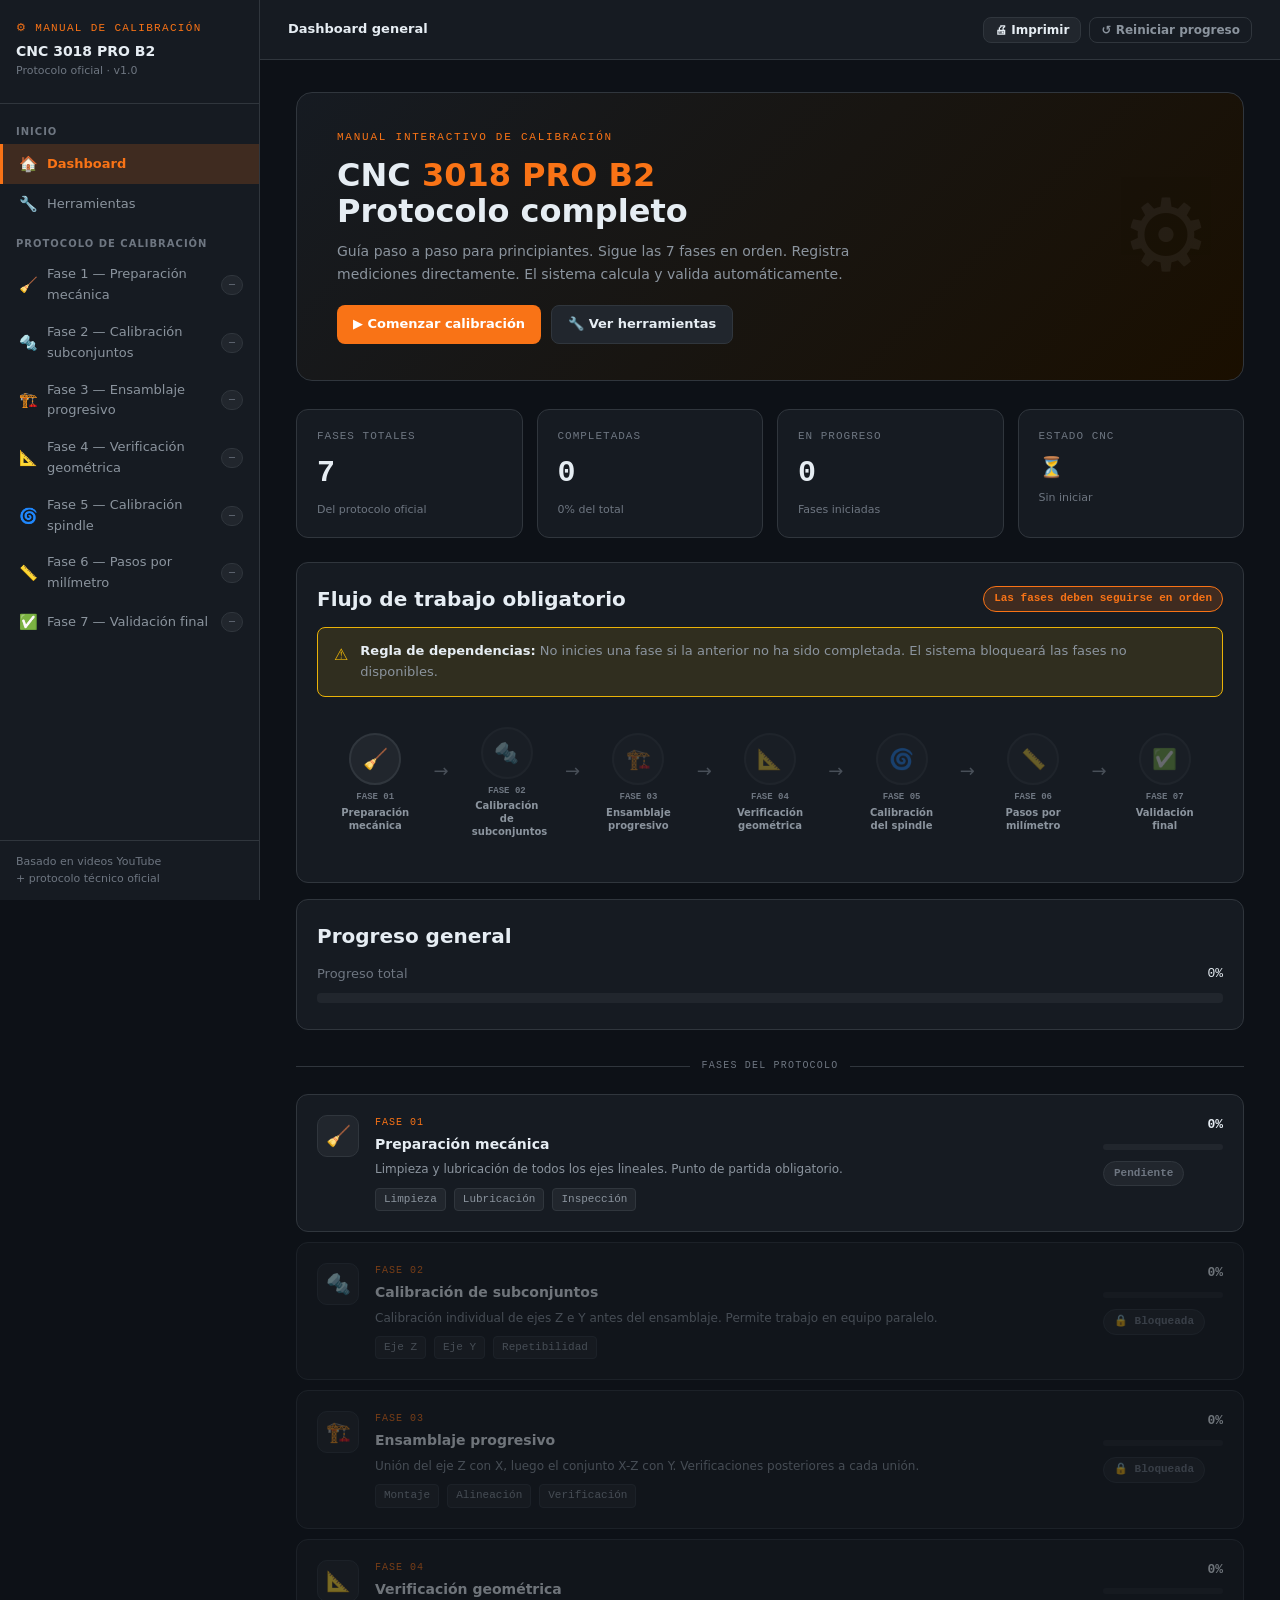
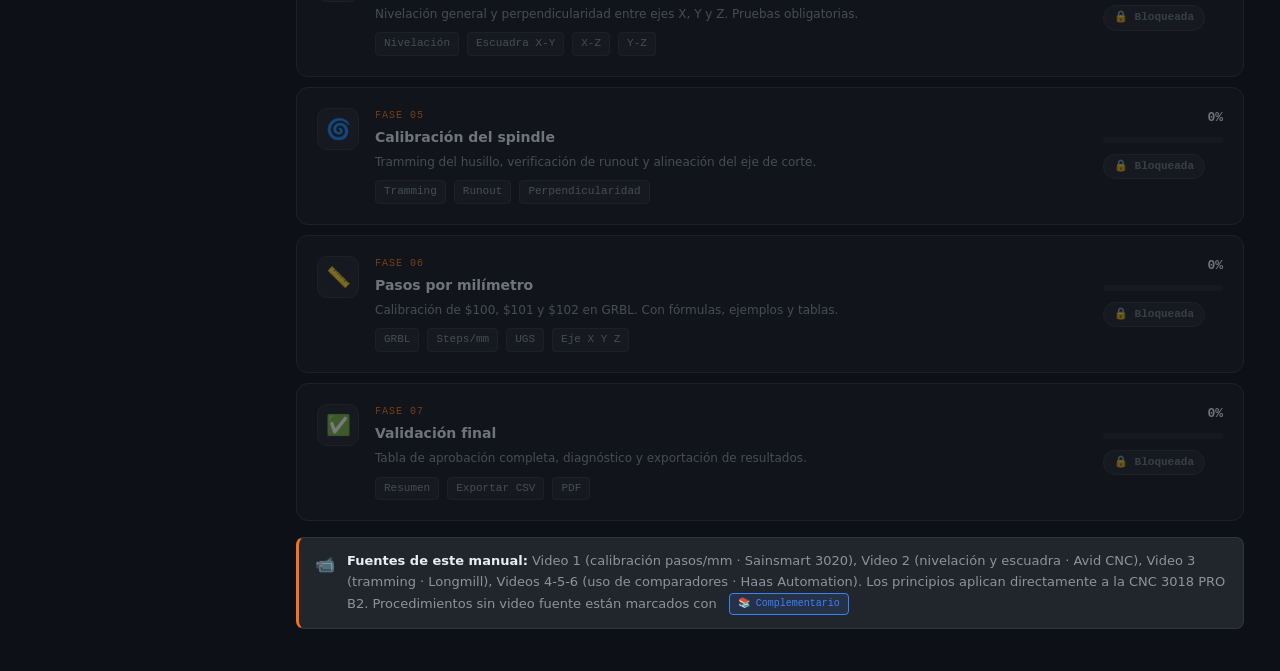
==== index.html @ 4c7cb092 "Add files via upload" ====
<!DOCTYPE html>
<html lang="es">
<head>
  <meta charset="UTF-8" />
  <meta name="viewport" content="width=device-width, initial-scale=1.0" />
  <title>CNC 3018 PRO B2 — Manual Interactivo de Calibración</title>
  <link rel="stylesheet" href="style.css" />
  <style>
    /* ── Dashboard-specific styles ── */
    .hero {
      background: linear-gradient(135deg, var(--bg2) 0%, #1a0f00 100%);
      border: 1px solid var(--border);
      border-radius: var(--radius3);
      padding: 36px 40px;
      margin-bottom: 28px;
      position: relative;
      overflow: hidden;
    }
    .hero::before {
      content: '⚙';
      position: absolute;
      right: 32px; top: 50%;
      transform: translateY(-50%);
      font-size: 100px;
      opacity: 0.06;
      pointer-events: none;
    }
    .hero-eyebrow {
      font-family: var(--font-display);
      font-size: 11px;
      color: var(--accent);
      letter-spacing: 0.16em;
      text-transform: uppercase;
      margin-bottom: 10px;
    }
    .hero h1 { font-size: 32px; font-weight: 800; line-height: 1.15; }
    .hero h1 span { color: var(--accent); }
    .hero p { font-size: 14px; color: var(--text2); margin-top: 10px; max-width: 560px; }
    .hero-actions { display: flex; gap: 10px; margin-top: 20px; flex-wrap: wrap; }

    /* KPI row */
    .kpi-grid {
      display: grid;
      grid-template-columns: repeat(4, 1fr);
      gap: 14px;
      margin-bottom: 24px;
    }
    .kpi-card {
      background: var(--bg2);
      border: 1px solid var(--border);
      border-radius: var(--radius2);
      padding: 18px 20px;
      display: flex; flex-direction: column; gap: 4px;
    }
    .kpi-label { font-size: 11px; color: var(--text3); text-transform: uppercase; letter-spacing: 0.09em; font-family: var(--font-display); }
    .kpi-value { font-size: 30px; font-weight: 800; font-family: var(--font-data); color: var(--text); }
    .kpi-sub   { font-size: 11px; color: var(--text3); }

    /* Flow diagram */
    .flow-wrap { overflow-x: auto; padding-bottom: 8px; }
    .flow {
      display: flex;
      align-items: center;
      gap: 0;
      min-width: 700px;
      margin: 16px 0;
    }
    .flow-step {
      display: flex;
      flex-direction: column;
      align-items: center;
      text-align: center;
      flex: 1;
      cursor: pointer;
      text-decoration: none;
    }
    .flow-bubble {
      width: 52px; height: 52px;
      border-radius: 50%;
      background: var(--bg3);
      border: 2px solid var(--border);
      display: flex; align-items: center; justify-content: center;
      font-size: 20px;
      transition: all 0.2s;
      position: relative;
    }
    .flow-step:hover .flow-bubble { border-color: var(--accent); background: var(--accent-glow); }
    .flow-bubble.done  { border-color: var(--green); background: var(--green-bg); }
    .flow-bubble.active-step { border-color: var(--accent); background: var(--accent-glow); animation: pulse 2s infinite; }
    .flow-bubble.locked { opacity: 0.35; }
    .flow-label { font-size: 10px; color: var(--text2); margin-top: 7px; max-width: 70px; line-height: 1.3; font-weight: 600; }
    .flow-label .flow-num { font-family: var(--font-display); color: var(--text3); display: block; font-size: 9px; margin-bottom: 2px; }
    .flow-arrow {
      color: var(--border2);
      font-size: 18px;
      flex-shrink: 0;
      margin-bottom: 22px;
    }
    .flow-arrow.done { color: var(--green); }
    @keyframes pulse {
      0%,100% { box-shadow: 0 0 0 0 var(--accent-glow); }
      50%      { box-shadow: 0 0 0 8px transparent; }
    }

    /* Phase cards */
    .phase-card {
      background: var(--bg2);
      border: 1px solid var(--border);
      border-radius: var(--radius2);
      padding: 20px;
      display: flex;
      gap: 16px;
      align-items: flex-start;
      transition: border-color 0.15s;
      text-decoration: none;
      margin-bottom: 10px;
      cursor: pointer;
    }
    .phase-card:hover { border-color: var(--accent); }
    .phase-card.locked { opacity: 0.45; pointer-events: none; }
    .phase-icon {
      width: 42px; height: 42px;
      background: var(--bg3);
      border-radius: 10px;
      display: flex; align-items: center; justify-content: center;
      font-size: 20px;
      flex-shrink: 0;
      border: 1px solid var(--border);
    }
    .phase-body { flex: 1; }
    .phase-num  { font-family: var(--font-display); font-size: 10px; color: var(--accent); letter-spacing: 0.1em; }
    .phase-name { font-size: 14px; font-weight: 700; color: var(--text); margin: 2px 0 5px; }
    .phase-desc { font-size: 12px; color: var(--text2); }
    .phase-meta { display: flex; gap: 8px; flex-wrap: wrap; margin-top: 8px; }
    .phase-progress-col { min-width: 120px; }
    .phase-pct { font-family: var(--font-display); font-size: 13px; font-weight: 700; color: var(--text); text-align: right; }

    @media (max-width: 900px) {
      .kpi-grid { grid-template-columns: repeat(2,1fr); }
    }
    @media (max-width: 520px) {
      .kpi-grid { grid-template-columns: 1fr 1fr; }
      .hero { padding: 24px 20px; }
      .hero h1 { font-size: 24px; }
    }
  </style>
</head>
<body>
<div class="app-shell">
  <div id="sidebar-mount"></div>

  <main class="main">
    <!-- TOP BAR -->
    <div class="topbar">
      <button class="menu-toggle" id="menuToggle">☰</button>
      <div class="topbar-breadcrumb">
        <span class="crumb-current">Dashboard general</span>
      </div>
      <div class="topbar-actions">
        <button class="btn btn-secondary btn-sm" onclick="exportPDF()">🖨 Imprimir</button>
        <button class="btn btn-ghost btn-sm" onclick="resetAll()">↺ Reiniciar progreso</button>
      </div>
    </div>

    <div class="page-content">

      <!-- HERO -->
      <div class="hero">
        <div class="hero-eyebrow">Manual Interactivo de Calibración</div>
        <h1>CNC <span>3018 PRO B2</span><br>Protocolo completo</h1>
        <p>Guía paso a paso para principiantes. Sigue las 7 fases en orden. Registra mediciones directamente. El sistema calcula y valida automáticamente.</p>
        <div class="hero-actions">
          <a href="fase1.html" class="btn btn-primary">▶ Comenzar calibración</a>
          <a href="herramientas.html" class="btn btn-secondary">🔧 Ver herramientas</a>
        </div>
      </div>

      <!-- KPI CARDS -->
      <div class="kpi-grid">
        <div class="kpi-card">
          <span class="kpi-label">Fases totales</span>
          <span class="kpi-value">7</span>
          <span class="kpi-sub">Del protocolo oficial</span>
        </div>
        <div class="kpi-card">
          <span class="kpi-label">Completadas</span>
          <span class="kpi-value" id="kpiDone">0</span>
          <span class="kpi-sub" id="kpiDoneLabel">0% del total</span>
        </div>
        <div class="kpi-card">
          <span class="kpi-label">En progreso</span>
          <span class="kpi-value" id="kpiInProgress">0</span>
          <span class="kpi-sub">Fases iniciadas</span>
        </div>
        <div class="kpi-card">
          <span class="kpi-label">Estado CNC</span>
          <span class="kpi-value" id="kpiStatus" style="font-size:20px; margin-top:4px">⏳</span>
          <span class="kpi-sub" id="kpiStatusLabel">Sin iniciar</span>
        </div>
      </div>

      <!-- FLUJO DE TRABAJO -->
      <div class="card">
        <div class="flex items-center justify-between mb-12">
          <h2 style="margin:0">Flujo de trabajo obligatorio</h2>
          <span class="badge badge-orange">Las fases deben seguirse en orden</span>
        </div>
        <div class="alert alert-warning" style="margin-bottom:14px">
          <span class="alert-icon">⚠️</span>
          <span class="alert-text"><strong>Regla de dependencias:</strong> No inicies una fase si la anterior no ha sido completada. El sistema bloqueará las fases no disponibles.</span>
        </div>
        <div class="flow-wrap">
          <div class="flow" id="flowDiagram">
            <!-- generado por JS -->
          </div>
        </div>
      </div>

      <!-- PROGRESS GLOBAL -->
      <div class="card">
        <h2>Progreso general</h2>
        <div style="margin-top:8px;">
          <div class="flex items-center justify-between mb-8">
            <span class="text-sm text-muted">Progreso total</span>
            <span class="font-mono text-sm" id="globalPctLabel">0%</span>
          </div>
          <div class="progress-bar-wrap" style="height:10px">
            <div class="progress-bar-fill" id="globalBar" style="width:0%"></div>
          </div>
        </div>
      </div>

      <!-- PHASE LIST -->
      <div class="section-divider">
        <div class="section-divider-line"></div>
        <div class="section-divider-label">Fases del protocolo</div>
        <div class="section-divider-line"></div>
      </div>

      <div id="phaseList"><!-- generado por JS --></div>

      <!-- IMPORTANTE -->
      <div class="alert alert-source mt-16">
        <span class="alert-icon">📹</span>
        <div class="alert-text">
          <strong>Fuentes de este manual:</strong> Video 1 (calibración pasos/mm · Sainsmart 3020), Video 2 (nivelación y escuadra · Avid CNC), Video 3 (tramming · Longmill), Videos 4-5-6 (uso de comparadores · Haas Automation). Los principios aplican directamente a la CNC 3018 PRO B2. Procedimientos sin video fuente están marcados con
          <span class="info-complementary">📚 Complementario</span>
        </div>
      </div>

    </div><!-- /page-content -->
  </main>
</div>

<script src="sidebar.js"></script>
<script src="nav.js"></script>
<script>
/* ── DATOS DE FASES ── */
const PHASES = [
  { id:'fase1', num:'01', icon:'🧹', name:'Preparación mecánica',        href:'fase1.html', desc:'Limpieza y lubricación de todos los ejes lineales. Punto de partida obligatorio.', tags:['Limpieza','Lubricación','Inspección'] },
  { id:'fase2', num:'02', icon:'🔩', name:'Calibración de subconjuntos',  href:'fase2.html', desc:'Calibración individual de ejes Z e Y antes del ensamblaje. Permite trabajo en equipo paralelo.', tags:['Eje Z','Eje Y','Repetibilidad'] },
  { id:'fase3', num:'03', icon:'🏗️', name:'Ensamblaje progresivo',         href:'fase3.html', desc:'Unión del eje Z con X, luego el conjunto X-Z con Y. Verificaciones posteriores a cada unión.', tags:['Montaje','Alineación','Verificación'] },
  { id:'fase4', num:'04', icon:'📐', name:'Verificación geométrica',       href:'fase4.html', desc:'Nivelación general y perpendicularidad entre ejes X, Y y Z. Pruebas obligatorias.', tags:['Nivelación','Escuadra X-Y','X-Z','Y-Z'] },
  { id:'fase5', num:'05', icon:'🌀', name:'Calibración del spindle',       href:'fase5.html', desc:'Tramming del husillo, verificación de runout y alineación del eje de corte.', tags:['Tramming','Runout','Perpendicularidad'] },
  { id:'fase6', num:'06', icon:'📏', name:'Pasos por milímetro',           href:'fase6.html', desc:'Calibración de $100, $101 y $102 en GRBL. Con fórmulas, ejemplos y tablas.', tags:['GRBL','Steps/mm','UGS','Eje X Y Z'] },
  { id:'fase7', num:'07', icon:'✅', name:'Validación final',              href:'fase7.html', desc:'Tabla de aprobación completa, diagnóstico y exportación de resultados.', tags:['Resumen','Exportar CSV','PDF'] },
];

/* ── FLOW DIAGRAM ── */
function buildFlow() {
  const container = document.getElementById('flowDiagram');
  if (!container) return;
  let html = '';
  PHASES.forEach((p, i) => {
    const pct = parseInt(localStorage.getItem('cnc_phase_' + p.id) || '0');
    const cls = pct >= 100 ? 'done' : (pct > 0 ? 'active-step' : (i === 0 ? '' : 'locked'));
    const arrCls = pct >= 100 ? 'done' : '';
    html += `
      <a class="flow-step" href="${p.href}">
        <div class="flow-bubble ${cls}">${p.icon}</div>
        <div class="flow-label"><span class="flow-num">FASE ${p.num}</span>${p.name}</div>
      </a>`;
    if (i < PHASES.length - 1) {
      html += `<div class="flow-arrow ${arrCls}">→</div>`;
    }
  });
  container.innerHTML = html;
}

/* ── PHASE LIST ── */
function buildPhaseList() {
  const container = document.getElementById('phaseList');
  if (!container) return;
  let html = '';
  PHASES.forEach((p, i) => {
    const pct = parseInt(localStorage.getItem('cnc_phase_' + p.id) || '0');
    const isLocked = i > 0 && parseInt(localStorage.getItem('cnc_phase_' + PHASES[i-1].id) || '0') < 100 && pct === 0;
    const badge = pct >= 100
      ? '<span class="badge badge-green">✓ Completada</span>'
      : pct > 0
        ? `<span class="badge badge-orange">${pct}% En progreso</span>`
        : isLocked
          ? '<span class="badge badge-gray">🔒 Bloqueada</span>'
          : '<span class="badge badge-gray">Pendiente</span>';
    const tags = p.tags.map(t=>`<span class="tag">${t}</span>`).join('');
    html += `
      <a href="${isLocked ? '#' : p.href}" class="phase-card ${isLocked ? 'locked' : ''}">
        <div class="phase-icon">${p.icon}</div>
        <div class="phase-body">
          <div class="phase-num">FASE ${p.num}</div>
          <div class="phase-name">${p.name}</div>
          <div class="phase-desc">${p.desc}</div>
          <div class="phase-meta">
            ${tags}
          </div>
        </div>
        <div class="phase-progress-col">
          <div class="phase-pct">${pct}%</div>
          <div class="progress-bar-wrap mt-8"><div class="progress-bar-fill ${pct>=100?'green':''}" style="width:${pct}%"></div></div>
          <div style="margin-top:8px">${badge}</div>
        </div>
      </a>`;
  });
  container.innerHTML = html;
}

/* ── KPI UPDATE ── */
function updateKPIs() {
  const pcts = PHASES.map(p => parseInt(localStorage.getItem('cnc_phase_' + p.id) || '0'));
  const done = pcts.filter(p => p >= 100).length;
  const inProg = pcts.filter(p => p > 0 && p < 100).length;
  const avg = Math.round(pcts.reduce((a,b)=>a+b,0) / pcts.length);
  document.getElementById('kpiDone').textContent = done;
  document.getElementById('kpiDoneLabel').textContent = Math.round(done/PHASES.length*100) + '% del total';
  document.getElementById('kpiInProgress').textContent = inProg;
  document.getElementById('globalBar').style.width = avg + '%';
  document.getElementById('globalPctLabel').textContent = avg + '%';
  if (avg === 0) {
    document.getElementById('kpiStatus').textContent = '⏳';
    document.getElementById('kpiStatusLabel').textContent = 'Sin iniciar';
  } else if (avg < 100) {
    document.getElementById('kpiStatus').textContent = '🔄';
    document.getElementById('kpiStatusLabel').textContent = 'En calibración';
  } else {
    document.getElementById('kpiStatus').textContent = '✅';
    document.getElementById('kpiStatusLabel').textContent = '¡Calibración completa!';
    document.getElementById('globalBar').classList.add('green');
  }
}

function resetAll() {
  if (!confirm('¿Reiniciar todo el progreso? Esta acción no se puede deshacer.')) return;
  Object.keys(localStorage).filter(k => k.startsWith('cnc_')).forEach(k => localStorage.removeItem(k));
  location.reload();
}

document.addEventListener('DOMContentLoaded', () => {
  buildFlow();
  buildPhaseList();
  updateKPIs();
});
</script>
</body>
</html>
---- style.css ----
/* ============================================================
   CNC 3018 PRO B2 — Manual Interactivo de Calibración
   style.css — Estilos compartidos para todas las páginas
   ============================================================ */

/* ─── TOKENS ─────────────────────────────────────────────── */
:root {
  --bg:          #0d1117;
  --bg2:         #161b22;
  --bg3:         #21262d;
  --border:      #30363d;
  --border2:     #484f58;

  --text:        #e6edf3;
  --text2:       #8b949e;
  --text3:       #6e7681;

  --accent:      #f97316;       /* naranja herramienta */
  --accent2:     #fb923c;
  --accent-glow: rgba(249,115,22,0.18);

  --green:       #22c55e;
  --green-bg:    rgba(34,197,94,0.12);
  --yellow:      #eab308;
  --yellow-bg:   rgba(234,179,8,0.12);
  --red:         #ef4444;
  --red-bg:      rgba(239,68,68,0.12);
  --blue:        #3b82f6;
  --blue-bg:     rgba(59,130,246,0.12);

  --radius:      8px;
  --radius2:     12px;
  --radius3:     16px;

  --font-display: 'JetBrains Mono', 'Courier New', monospace;
  --font-body:    'Inter', 'Segoe UI', system-ui, sans-serif;
  --font-data:    'JetBrains Mono', monospace;

  --nav-w:       260px;
  --header-h:    60px;
}

/* ─── RESET ───────────────────────────────────────────────── */
*, *::before, *::after { box-sizing: border-box; margin: 0; padding: 0; }
html { font-size: 16px; scroll-behavior: smooth; }
body {
  background: var(--bg);
  color: var(--text);
  font-family: var(--font-body);
  line-height: 1.6;
  min-height: 100vh;
}
a { color: var(--accent); text-decoration: none; }
a:hover { color: var(--accent2); }
img { max-width: 100%; }
button { cursor: pointer; font-family: var(--font-body); }
input, textarea, select { font-family: var(--font-body); }

/* ─── SCROLLBAR ───────────────────────────────────────────── */
::-webkit-scrollbar { width: 6px; height: 6px; }
::-webkit-scrollbar-track { background: var(--bg2); }
::-webkit-scrollbar-thumb { background: var(--border2); border-radius: 3px; }

/* ─── LAYOUT: SIDEBAR + MAIN ─────────────────────────────── */
.app-shell { display: flex; min-height: 100vh; }

/* SIDEBAR */
.sidebar {
  width: var(--nav-w);
  background: var(--bg2);
  border-right: 1px solid var(--border);
  display: flex;
  flex-direction: column;
  position: fixed;
  top: 0; left: 0;
  height: 100vh;
  overflow-y: auto;
  z-index: 100;
  transition: transform 0.3s;
}
.sidebar-logo {
  padding: 20px 16px 16px;
  border-bottom: 1px solid var(--border);
}
.sidebar-logo .logo-mark {
  font-family: var(--font-display);
  font-size: 11px;
  color: var(--accent);
  letter-spacing: 0.12em;
  text-transform: uppercase;
}
.sidebar-logo h1 {
  font-size: 14px;
  font-weight: 700;
  color: var(--text);
  margin-top: 4px;
  line-height: 1.3;
}
.sidebar-logo p {
  font-size: 11px;
  color: var(--text3);
  margin-top: 2px;
}

/* Sidebar nav */
.sidebar-nav { padding: 12px 0; flex: 1; }
.nav-group { margin-bottom: 4px; }
.nav-group-label {
  font-size: 10px;
  font-weight: 700;
  color: var(--text3);
  letter-spacing: 0.1em;
  text-transform: uppercase;
  padding: 8px 16px 4px;
}
.nav-item {
  display: flex;
  align-items: center;
  gap: 10px;
  padding: 8px 16px;
  font-size: 13px;
  color: var(--text2);
  transition: all 0.15s;
  border-left: 3px solid transparent;
  text-decoration: none;
}
.nav-item:hover {
  background: var(--bg3);
  color: var(--text);
  border-left-color: var(--border2);
}
.nav-item.active {
  background: var(--accent-glow);
  color: var(--accent);
  border-left-color: var(--accent);
  font-weight: 600;
}
.nav-item .nav-icon { font-size: 15px; width: 18px; flex-shrink: 0; }
.nav-badge {
  margin-left: auto;
  font-size: 10px;
  background: var(--bg3);
  border: 1px solid var(--border);
  border-radius: 10px;
  padding: 1px 7px;
  color: var(--text3);
  font-family: var(--font-display);
}
.nav-badge.done { background: var(--green-bg); border-color: var(--green); color: var(--green); }
.nav-badge.active-badge { background: var(--accent-glow); border-color: var(--accent); color: var(--accent); }
.nav-badge.locked { opacity: 0.4; }

/* Sidebar footer */
.sidebar-footer {
  padding: 12px 16px;
  border-top: 1px solid var(--border);
  font-size: 11px;
  color: var(--text3);
}

/* MAIN CONTENT */
.main {
  margin-left: var(--nav-w);
  flex: 1;
  display: flex;
  flex-direction: column;
  min-height: 100vh;
}

/* TOP BAR */
.topbar {
  height: var(--header-h);
  background: var(--bg2);
  border-bottom: 1px solid var(--border);
  display: flex;
  align-items: center;
  padding: 0 28px;
  gap: 16px;
  position: sticky;
  top: 0;
  z-index: 50;
}
.topbar-breadcrumb {
  font-size: 13px;
  color: var(--text2);
  display: flex;
  align-items: center;
  gap: 6px;
}
.topbar-breadcrumb .crumb-sep { color: var(--text3); }
.topbar-breadcrumb .crumb-current { color: var(--text); font-weight: 600; }
.topbar-actions { margin-left: auto; display: flex; gap: 8px; }

/* PAGE CONTENT */
.page-content {
  padding: 32px 36px;
  max-width: 1100px;
  width: 100%;
}

/* ─── TYPOGRAPHY ──────────────────────────────────────────── */
.page-header { margin-bottom: 32px; }
.page-eyebrow {
  font-family: var(--font-display);
  font-size: 11px;
  color: var(--accent);
  letter-spacing: 0.14em;
  text-transform: uppercase;
  margin-bottom: 8px;
}
.page-title {
  font-size: 28px;
  font-weight: 800;
  color: var(--text);
  line-height: 1.2;
}
.page-subtitle {
  font-size: 15px;
  color: var(--text2);
  margin-top: 8px;
  max-width: 640px;
}
h2 { font-size: 20px; font-weight: 700; color: var(--text); margin-bottom: 12px; }
h3 { font-size: 16px; font-weight: 700; color: var(--text); margin-bottom: 8px; }
h4 { font-size: 14px; font-weight: 600; color: var(--text2); margin-bottom: 6px; }
p { color: var(--text2); font-size: 14px; margin-bottom: 8px; }

/* ─── CARDS ───────────────────────────────────────────────── */
.card {
  background: var(--bg2);
  border: 1px solid var(--border);
  border-radius: var(--radius2);
  padding: 20px;
  margin-bottom: 16px;
}
.card:hover { border-color: var(--border2); }
.card-grid {
  display: grid;
  gap: 16px;
}
.card-grid-2 { grid-template-columns: repeat(2, 1fr); }
.card-grid-3 { grid-template-columns: repeat(3, 1fr); }
.card-grid-4 { grid-template-columns: repeat(4, 1fr); }

/* ─── BADGES / STATUS ─────────────────────────────────────── */
.badge {
  display: inline-flex;
  align-items: center;
  gap: 5px;
  font-size: 11px;
  font-weight: 600;
  border-radius: 20px;
  padding: 3px 10px;
  font-family: var(--font-display);
}
.badge-green  { background: var(--green-bg);  color: var(--green);  border: 1px solid var(--green); }
.badge-yellow { background: var(--yellow-bg); color: var(--yellow); border: 1px solid var(--yellow); }
.badge-red    { background: var(--red-bg);    color: var(--red);    border: 1px solid var(--red); }
.badge-blue   { background: var(--blue-bg);   color: var(--blue);   border: 1px solid var(--blue); }
.badge-gray   { background: var(--bg3);       color: var(--text3);  border: 1px solid var(--border); }
.badge-orange { background: var(--accent-glow); color: var(--accent); border: 1px solid var(--accent); }

/* ─── BUTTONS ─────────────────────────────────────────────── */
.btn {
  display: inline-flex;
  align-items: center;
  gap: 7px;
  padding: 8px 16px;
  border-radius: var(--radius);
  font-size: 13px;
  font-weight: 600;
  border: none;
  transition: all 0.15s;
}
.btn-primary {
  background: var(--accent);
  color: #fff;
}
.btn-primary:hover { background: var(--accent2); }
.btn-secondary {
  background: var(--bg3);
  color: var(--text);
  border: 1px solid var(--border);
}
.btn-secondary:hover { border-color: var(--accent); color: var(--accent); }
.btn-ghost {
  background: transparent;
  color: var(--text2);
  border: 1px solid var(--border);
}
.btn-ghost:hover { background: var(--bg3); color: var(--text); }
.btn-sm { padding: 5px 11px; font-size: 12px; }
.btn-green { background: var(--green); color: #fff; }
.btn-green:hover { opacity: 0.85; }

/* ─── ACCORDION ───────────────────────────────────────────── */
.accordion { border: 1px solid var(--border); border-radius: var(--radius2); overflow: hidden; margin-bottom: 12px; }
.accordion-header {
  display: flex;
  align-items: center;
  gap: 12px;
  padding: 16px 20px;
  background: var(--bg2);
  cursor: pointer;
  user-select: none;
  transition: background 0.15s;
}
.accordion-header:hover { background: var(--bg3); }
.accordion-header.open { background: var(--bg3); border-bottom: 1px solid var(--border); }
.accordion-chevron {
  margin-left: auto;
  transition: transform 0.25s;
  color: var(--text3);
  font-size: 13px;
}
.accordion-header.open .accordion-chevron { transform: rotate(180deg); }
.accordion-body {
  display: none;
  padding: 20px;
  background: var(--bg);
}
.accordion-body.open { display: block; }
.accordion-phase-num {
  font-family: var(--font-display);
  font-size: 11px;
  background: var(--accent-glow);
  color: var(--accent);
  border: 1px solid var(--accent);
  border-radius: 6px;
  padding: 2px 8px;
  font-weight: 700;
}

/* ─── TABLES ──────────────────────────────────────────────── */
.table-wrap { overflow-x: auto; margin: 12px 0; }
table {
  width: 100%;
  border-collapse: collapse;
  font-size: 13px;
}
th {
  background: var(--bg3);
  color: var(--text);
  font-weight: 600;
  padding: 10px 14px;
  text-align: left;
  border-bottom: 2px solid var(--border);
  white-space: nowrap;
  font-family: var(--font-display);
  font-size: 11px;
  letter-spacing: 0.06em;
  text-transform: uppercase;
}
td {
  padding: 9px 14px;
  border-bottom: 1px solid var(--border);
  color: var(--text2);
  vertical-align: middle;
}
tr:last-child td { border-bottom: none; }
tr:hover td { background: var(--bg3); }
.table-input {
  background: var(--bg3);
  border: 1px solid var(--border);
  color: var(--text);
  border-radius: 5px;
  padding: 5px 9px;
  font-size: 13px;
  width: 100%;
  min-width: 80px;
  font-family: var(--font-data);
  transition: border-color 0.15s;
}
.table-input:focus { outline: none; border-color: var(--accent); }
.table-input.ok { border-color: var(--green); background: var(--green-bg); }
.table-input.warn { border-color: var(--yellow); background: var(--yellow-bg); }
.table-input.fail { border-color: var(--red); background: var(--red-bg); }
.table-calc { font-family: var(--font-data); color: var(--text); font-weight: 600; }

/* ─── CHECKLIST ───────────────────────────────────────────── */
.checklist { list-style: none; display: flex; flex-direction: column; gap: 8px; }
.check-item {
  display: flex;
  align-items: flex-start;
  gap: 12px;
  padding: 10px 14px;
  background: var(--bg2);
  border: 1px solid var(--border);
  border-radius: var(--radius);
  cursor: pointer;
  transition: all 0.15s;
}
.check-item:hover { border-color: var(--accent); }
.check-item.checked { background: var(--green-bg); border-color: var(--green); }
.check-box {
  width: 20px; height: 20px;
  border: 2px solid var(--border2);
  border-radius: 4px;
  flex-shrink: 0;
  display: flex; align-items: center; justify-content: center;
  font-size: 13px;
  transition: all 0.15s;
  margin-top: 1px;
}
.check-item.checked .check-box {
  background: var(--green);
  border-color: var(--green);
  color: #fff;
}
.check-label { font-size: 13px; color: var(--text2); flex: 1; }
.check-item.checked .check-label { color: var(--green); text-decoration: line-through; text-decoration-color: rgba(34,197,94,0.4); }
.check-note { font-size: 11px; color: var(--text3); margin-top: 2px; }

/* ─── STEP LIST ───────────────────────────────────────────── */
.step-list { list-style: none; display: flex; flex-direction: column; gap: 10px; counter-reset: step; }
.step-item {
  display: flex;
  gap: 14px;
  counter-increment: step;
}
.step-num {
  width: 28px; height: 28px;
  background: var(--accent-glow);
  border: 1px solid var(--accent);
  border-radius: 50%;
  color: var(--accent);
  font-family: var(--font-display);
  font-size: 12px;
  font-weight: 700;
  display: flex; align-items: center; justify-content: center;
  flex-shrink: 0;
  margin-top: 2px;
}
.step-content { font-size: 13px; color: var(--text2); padding-top: 3px; }
.step-content strong { color: var(--text); }

/* ─── ALERT BOXES ─────────────────────────────────────────── */
.alert {
  display: flex;
  gap: 12px;
  padding: 13px 16px;
  border-radius: var(--radius);
  margin: 10px 0;
  font-size: 13px;
}
.alert-icon { font-size: 16px; flex-shrink: 0; margin-top: 1px; }
.alert-text { color: var(--text2); }
.alert-text strong { color: var(--text); }
.alert-warning { background: var(--yellow-bg); border: 1px solid var(--yellow); }
.alert-warning .alert-icon { color: var(--yellow); }
.alert-danger  { background: var(--red-bg);    border: 1px solid var(--red);    }
.alert-danger  .alert-icon { color: var(--red); }
.alert-info    { background: var(--blue-bg);   border: 1px solid var(--blue);   }
.alert-info    .alert-icon { color: var(--blue); }
.alert-success { background: var(--green-bg);  border: 1px solid var(--green);  }
.alert-success .alert-icon { color: var(--green); }
.alert-source  { background: var(--bg3);       border: 1px solid var(--border); border-left: 3px solid var(--accent); }
.alert-source  .alert-icon { color: var(--accent); }

/* ─── VIDEO REF ───────────────────────────────────────────── */
.video-ref {
  display: flex;
  align-items: center;
  gap: 14px;
  padding: 12px 16px;
  background: var(--bg3);
  border: 1px solid var(--border);
  border-left: 3px solid var(--red);
  border-radius: var(--radius);
  margin: 8px 0;
}
.video-thumb {
  width: 44px; height: 30px;
  background: var(--red);
  border-radius: 4px;
  display: flex; align-items: center; justify-content: center;
  color: #fff; font-size: 14px;
  flex-shrink: 0;
}
.video-info { flex: 1; }
.video-title { font-size: 12px; font-weight: 600; color: var(--text); }
.video-timestamp { font-size: 11px; color: var(--text3); font-family: var(--font-display); margin-top: 2px; }
.video-btn { flex-shrink: 0; }

/* ─── CRITERIA TABLE ──────────────────────────────────────── */
.criteria-row td:last-child { font-family: var(--font-display); font-size: 12px; }
.c-pass   { color: var(--green); }
.c-warn   { color: var(--yellow); }
.c-fail   { color: var(--red); }

/* ─── STATS BOX ───────────────────────────────────────────── */
.stats-box {
  background: var(--bg3);
  border: 1px solid var(--border);
  border-radius: var(--radius);
  padding: 14px 18px;
  margin: 12px 0;
}
.stats-row {
  display: flex;
  gap: 24px;
  flex-wrap: wrap;
}
.stat-item { display: flex; flex-direction: column; gap: 2px; }
.stat-label { font-size: 10px; text-transform: uppercase; letter-spacing: 0.08em; color: var(--text3); font-family: var(--font-display); }
.stat-value { font-size: 18px; font-weight: 700; font-family: var(--font-data); color: var(--text); }
.stat-unit  { font-size: 11px; color: var(--text3); margin-left: 3px; }
.stat-status { font-size: 12px; margin-top: 2px; }

/* ─── PROGRESS BAR ────────────────────────────────────────── */
.progress-bar-wrap {
  background: var(--bg3);
  border-radius: 4px;
  height: 6px;
  overflow: hidden;
  margin: 6px 0;
}
.progress-bar-fill {
  height: 100%;
  background: var(--accent);
  border-radius: 4px;
  transition: width 0.4s ease;
}
.progress-bar-fill.green { background: var(--green); }

/* ─── FORMULA BOX ─────────────────────────────────────────── */
.formula-box {
  background: var(--bg3);
  border: 1px solid var(--border);
  border-left: 3px solid var(--blue);
  border-radius: var(--radius);
  padding: 14px 18px;
  margin: 12px 0;
  font-family: var(--font-display);
  font-size: 14px;
  color: var(--text);
}
.formula-box .formula-label { font-size: 10px; color: var(--blue); text-transform: uppercase; letter-spacing: 0.1em; margin-bottom: 6px; }

/* ─── TAG LIST ────────────────────────────────────────────── */
.tag-list { display: flex; flex-wrap: wrap; gap: 6px; margin: 8px 0; }
.tag {
  font-size: 11px;
  background: var(--bg3);
  border: 1px solid var(--border);
  color: var(--text2);
  border-radius: 4px;
  padding: 2px 8px;
  font-family: var(--font-display);
}

/* ─── SECTION DIVIDER ─────────────────────────────────────── */
.section-divider {
  display: flex;
  align-items: center;
  gap: 12px;
  margin: 28px 0 20px;
}
.section-divider-line { flex: 1; height: 1px; background: var(--border); }
.section-divider-label {
  font-family: var(--font-display);
  font-size: 10px;
  text-transform: uppercase;
  letter-spacing: 0.12em;
  color: var(--text3);
  white-space: nowrap;
}

/* ─── COMPLEMENTARY INFO TAG ──────────────────────────────── */
.info-complementary {
  display: inline-flex;
  align-items: center;
  gap: 5px;
  font-size: 10px;
  background: var(--blue-bg);
  border: 1px solid var(--blue);
  color: var(--blue);
  border-radius: 4px;
  padding: 2px 8px;
  margin-left: 8px;
  font-family: var(--font-display);
  vertical-align: middle;
}

/* ─── MOBILE ──────────────────────────────────────────────── */
.menu-toggle {
  display: none;
  background: var(--bg3);
  border: 1px solid var(--border);
  color: var(--text);
  border-radius: var(--radius);
  padding: 6px 10px;
  font-size: 16px;
}
@media (max-width: 900px) {
  .sidebar { transform: translateX(-100%); }
  .sidebar.open { transform: translateX(0); }
  .main { margin-left: 0; }
  .menu-toggle { display: flex; }
  .card-grid-2, .card-grid-3, .card-grid-4 { grid-template-columns: 1fr; }
  .page-content { padding: 20px 16px; }
}

/* ─── UTILITY ─────────────────────────────────────────────── */
.mt-8  { margin-top: 8px; }
.mt-12 { margin-top: 12px; }
.mt-16 { margin-top: 16px; }
.mt-24 { margin-top: 24px; }
.mb-8  { margin-bottom: 8px; }
.mb-12 { margin-bottom: 12px; }
.mb-16 { margin-bottom: 16px; }
.gap-8  { gap: 8px; }
.flex   { display: flex; }
.flex-wrap { flex-wrap: wrap; }
.items-center { align-items: center; }
.justify-between { justify-content: space-between; }
.font-mono { font-family: var(--font-data); }
.text-sm { font-size: 13px; }
.text-xs { font-size: 11px; }
.text-muted { color: var(--text3); }
.text-accent { color: var(--accent); }
.fw-700 { font-weight: 700; }
.hidden { display: none; }
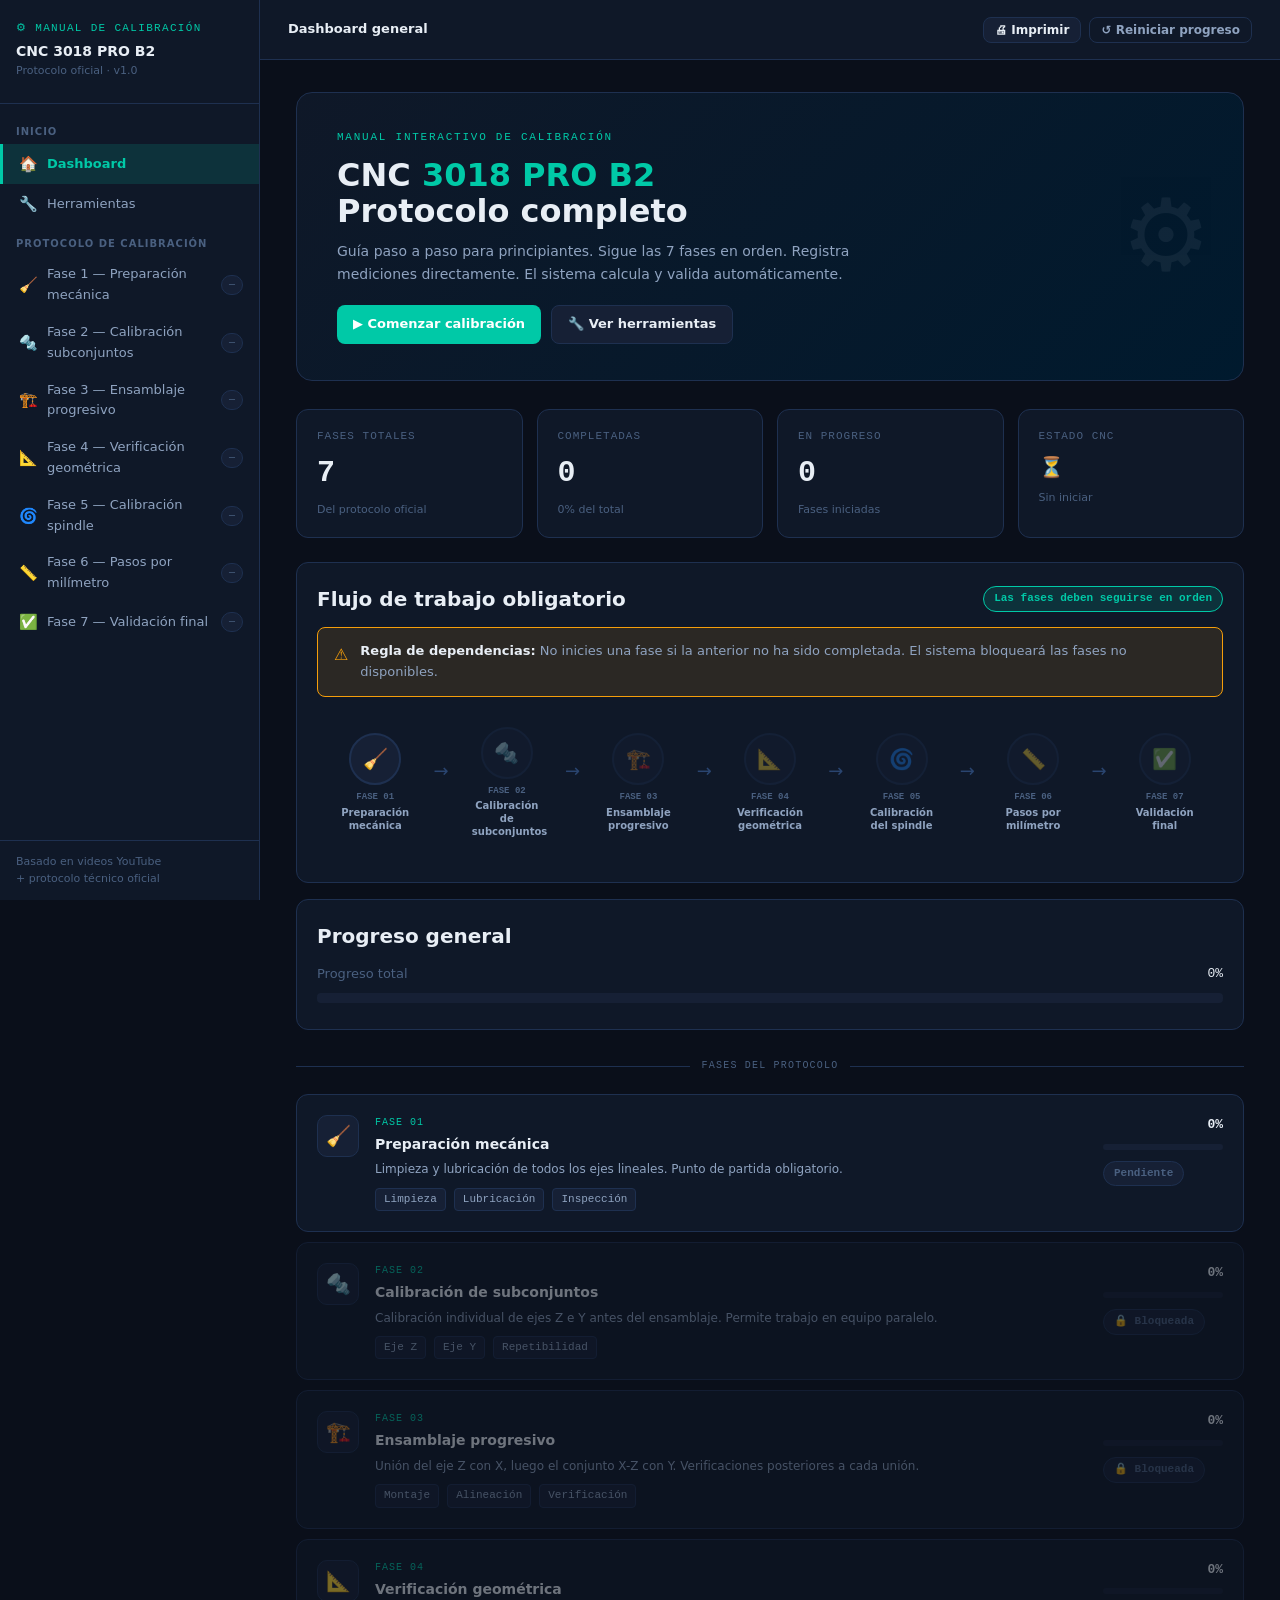
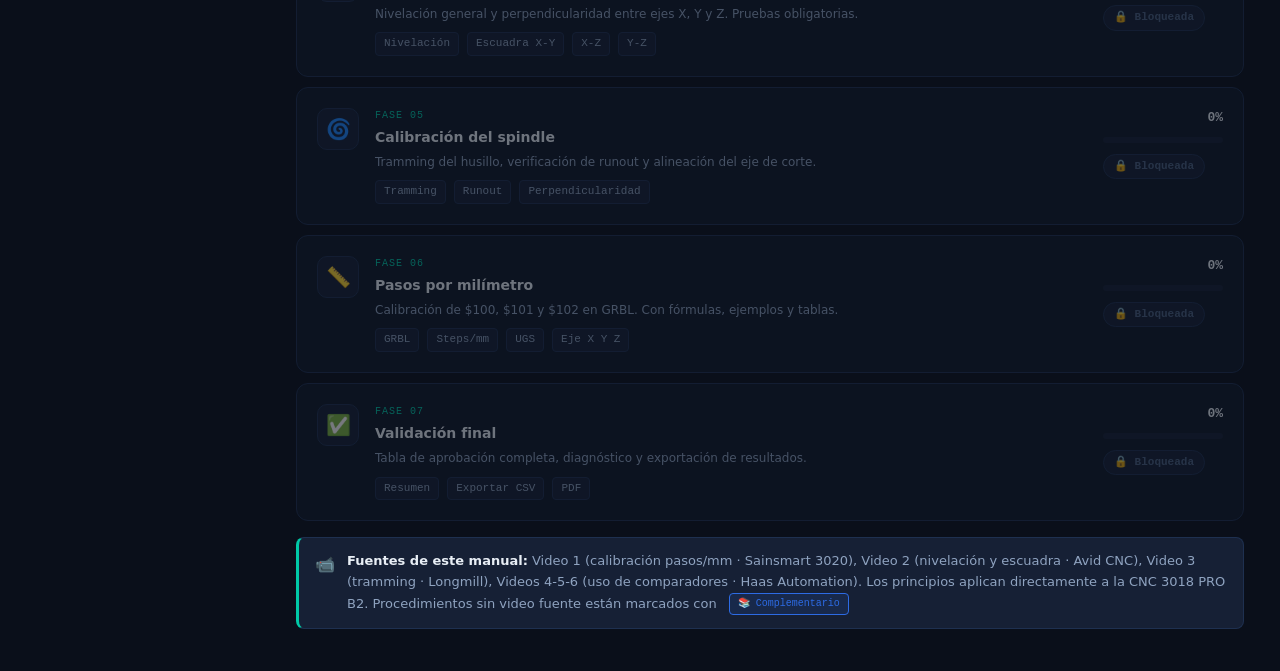
==== commit 86350f4d: "cambio" ====
--- a/index.html
+++ b/index.html
@@ -8,7 +8,7 @@
   <style>
     /* ── Dashboard-specific styles ── */
     .hero {
-      background: linear-gradient(135deg, var(--bg2) 0%, #1a0f00 100%);
+      background: linear-gradient(135deg, var(--bg2) 0%, #001a2e 100%);
       border: 1px solid var(--border);
       border-radius: var(--radius3);
       padding: 36px 40px;
--- a/style.css
+++ b/style.css
@@ -4,42 +4,47 @@
    ============================================================ */
 
 /* ─── TOKENS ─────────────────────────────────────────────── */
+/* ─── TOKENS — Flux Solutions Cali ─────────────────────── */
 :root {
-  --bg:          #0d1117;
-  --bg2:         #161b22;
-  --bg3:         #21262d;
-  --border:      #30363d;
-  --border2:     #484f58;
-
-  --text:        #e6edf3;
-  --text2:       #8b949e;
-  --text3:       #6e7681;
-
-  --accent:      #f97316;       /* naranja herramienta */
-  --accent2:     #fb923c;
-  --accent-glow: rgba(249,115,22,0.18);
-
-  --green:       #22c55e;
-  --green-bg:    rgba(34,197,94,0.12);
-  --yellow:      #eab308;
-  --yellow-bg:   rgba(234,179,8,0.12);
+  --bg:          #0a0f1a;   /* fondo principal — azul muy oscuro */
+  --bg2:         #0f1828;   /* fondo sidebar y cards */
+  --bg3:         #162035;   /* fondo hover, tablas, inputs */
+  --border:      #1e3050;
+  --border2:     #2a4570;
+
+  --text:        #e8eef5;
+  --text2:       #8fa3c0;
+  --text3:       #4a6080;
+
+  /* ── ACENTO PRINCIPAL: Teal del logo ── */
+  --accent:      #00c9a7;        /* teal/verde del triángulo */
+  --accent2:     #00e8c2;        /* hover más brillante */
+  --accent-glow: rgba(0,201,167,0.15);
+
+  /* ── ACENTO SECUNDARIO: Azul del logo ── */
+  --accent-blue:      #2d6be4;   /* azul del rectángulo */
+  --accent-blue-dim:  rgba(45,107,228,0.15);
+
+  /* ── SEMÁFOROS ── */
+  --green:       #00c9a7;        /* aprobado = mismo teal del logo */
+  --green-bg:    rgba(0,201,167,0.12);
+  --yellow:      #f59e0b;
+  --yellow-bg:   rgba(245,158,11,0.12);
   --red:         #ef4444;
   --red-bg:      rgba(239,68,68,0.12);
-  --blue:        #3b82f6;
-  --blue-bg:     rgba(59,130,246,0.12);
-
+  --blue:        #2d6be4;        /* azul del logo para info */
+  --blue-bg:     rgba(45,107,228,0.12);
+
+  /* resto de tokens sin cambio */
   --radius:      8px;
   --radius2:     12px;
   --radius3:     16px;
-
   --font-display: 'JetBrains Mono', 'Courier New', monospace;
   --font-body:    'Inter', 'Segoe UI', system-ui, sans-serif;
   --font-data:    'JetBrains Mono', monospace;
-
   --nav-w:       260px;
   --header-h:    60px;
 }
-
 /* ─── RESET ───────────────────────────────────────────────── */
 *, *::before, *::after { box-sizing: border-box; margin: 0; padding: 0; }
 html { font-size: 16px; scroll-behavior: smooth; }
